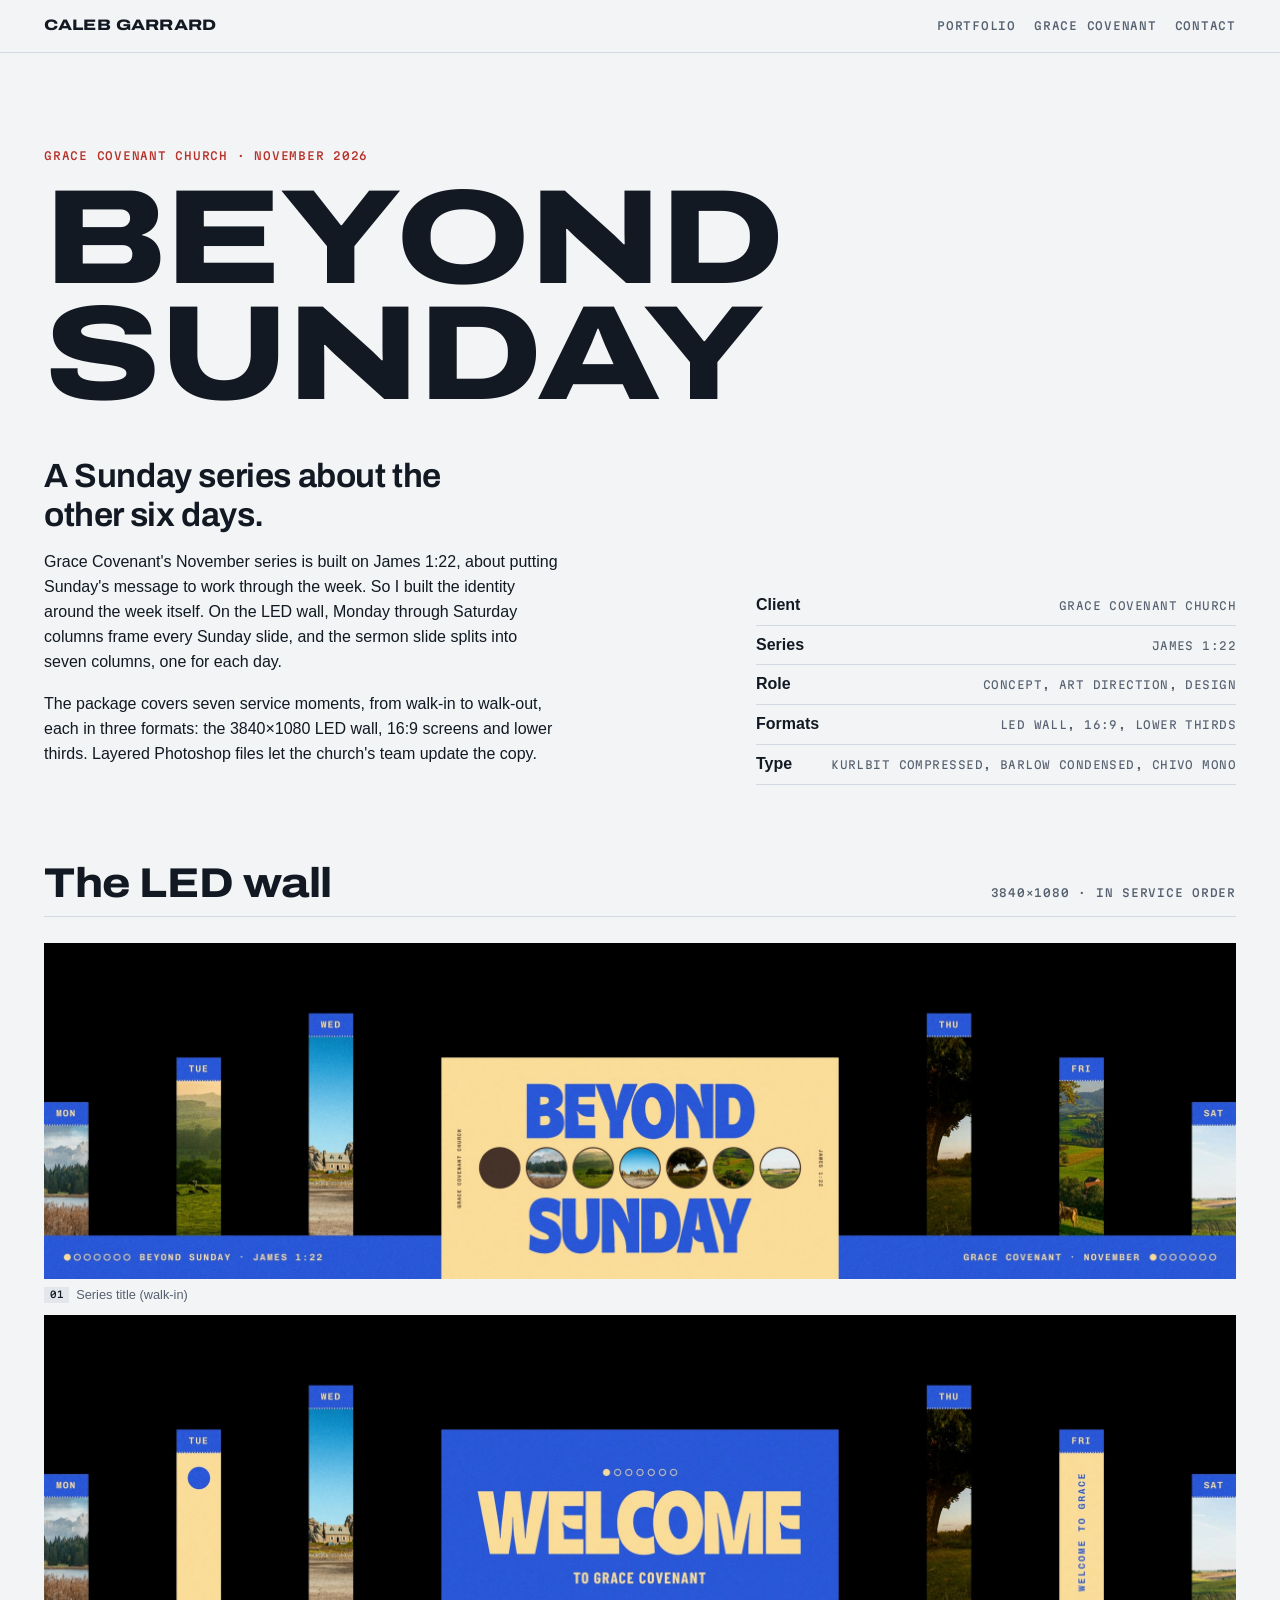
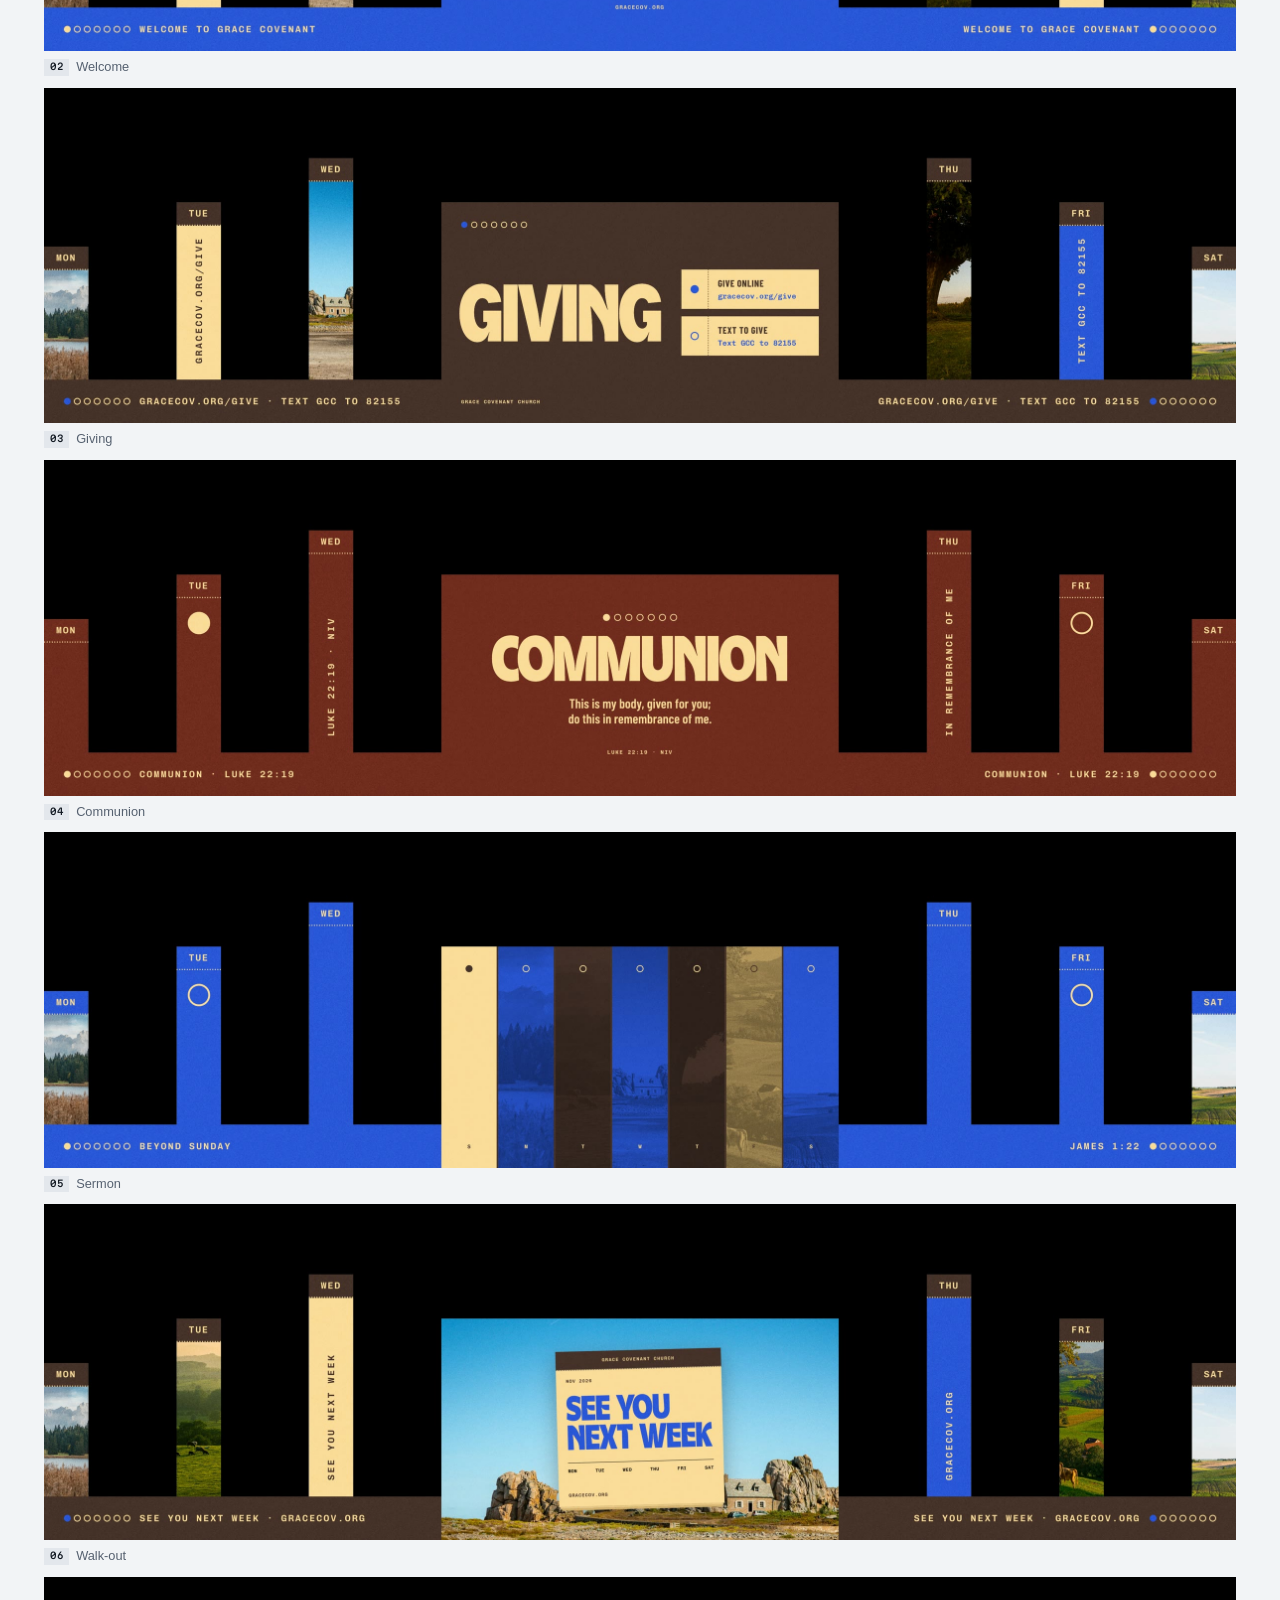
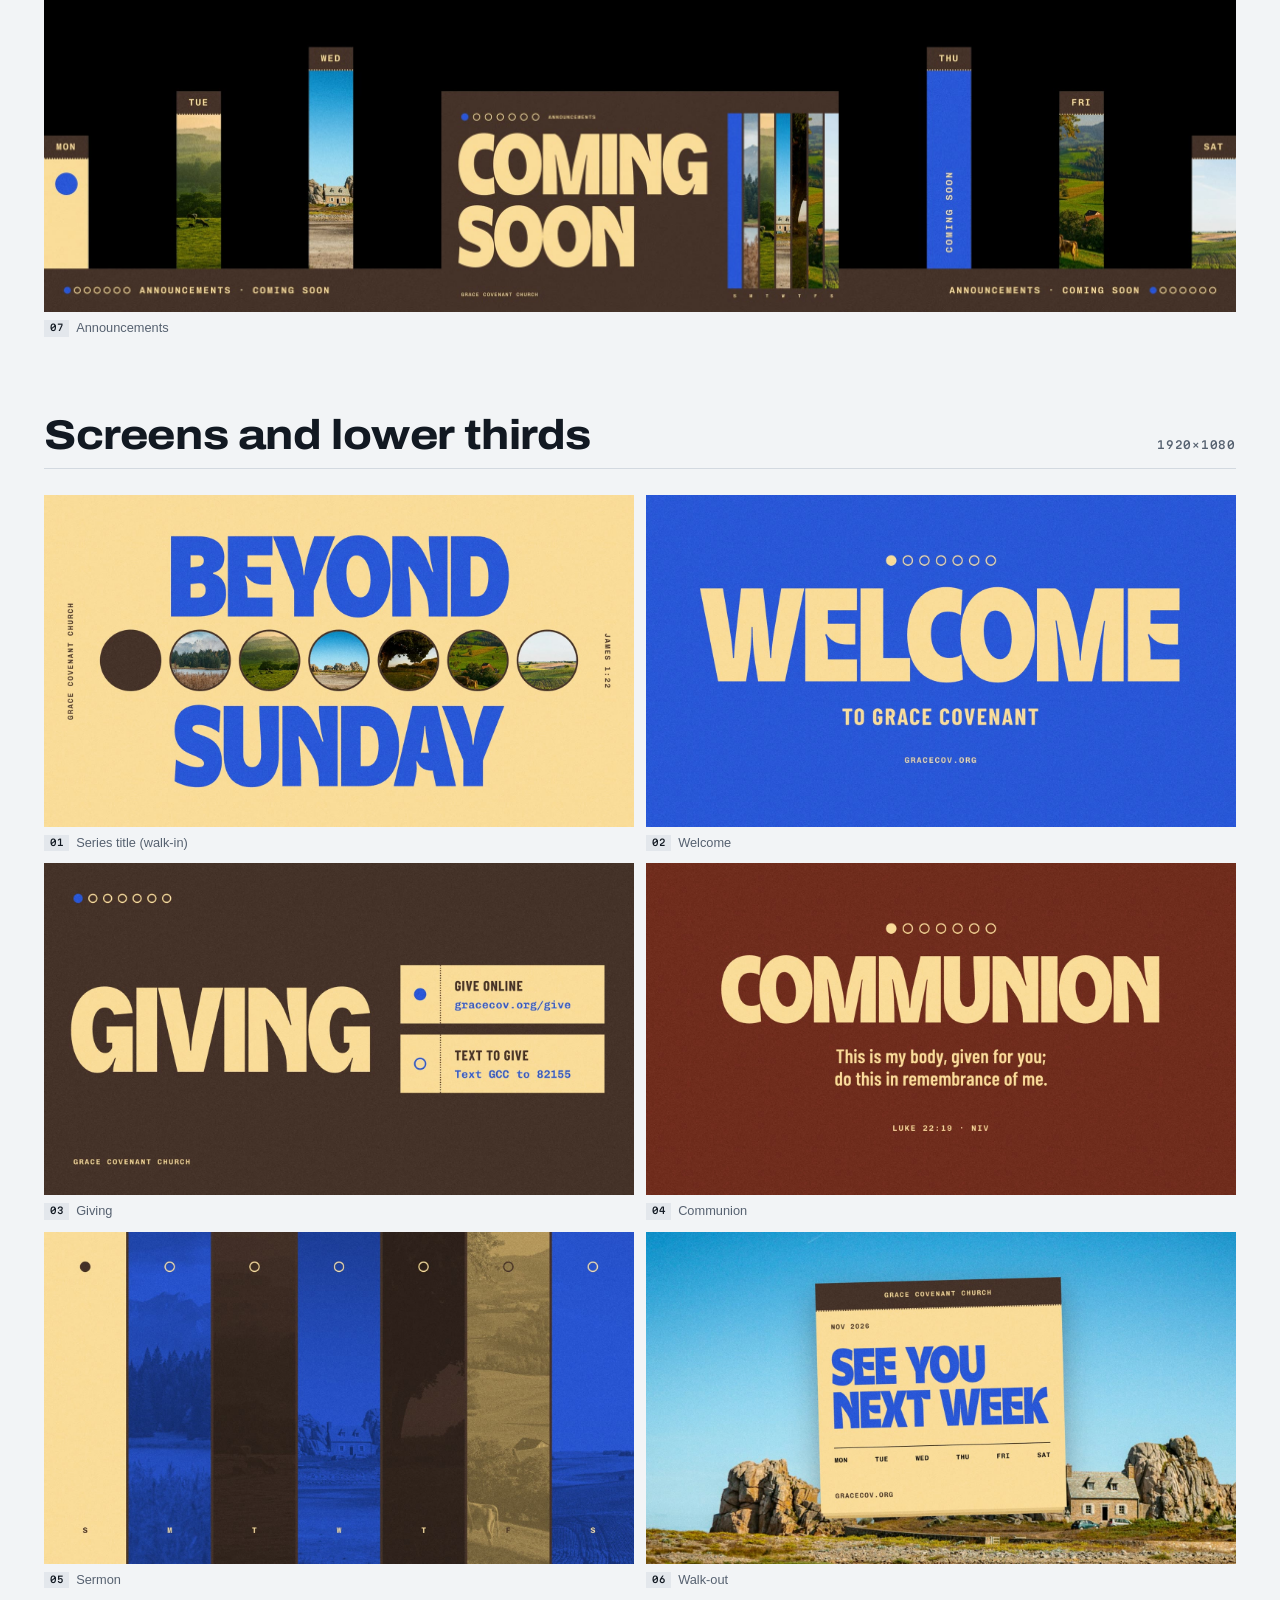
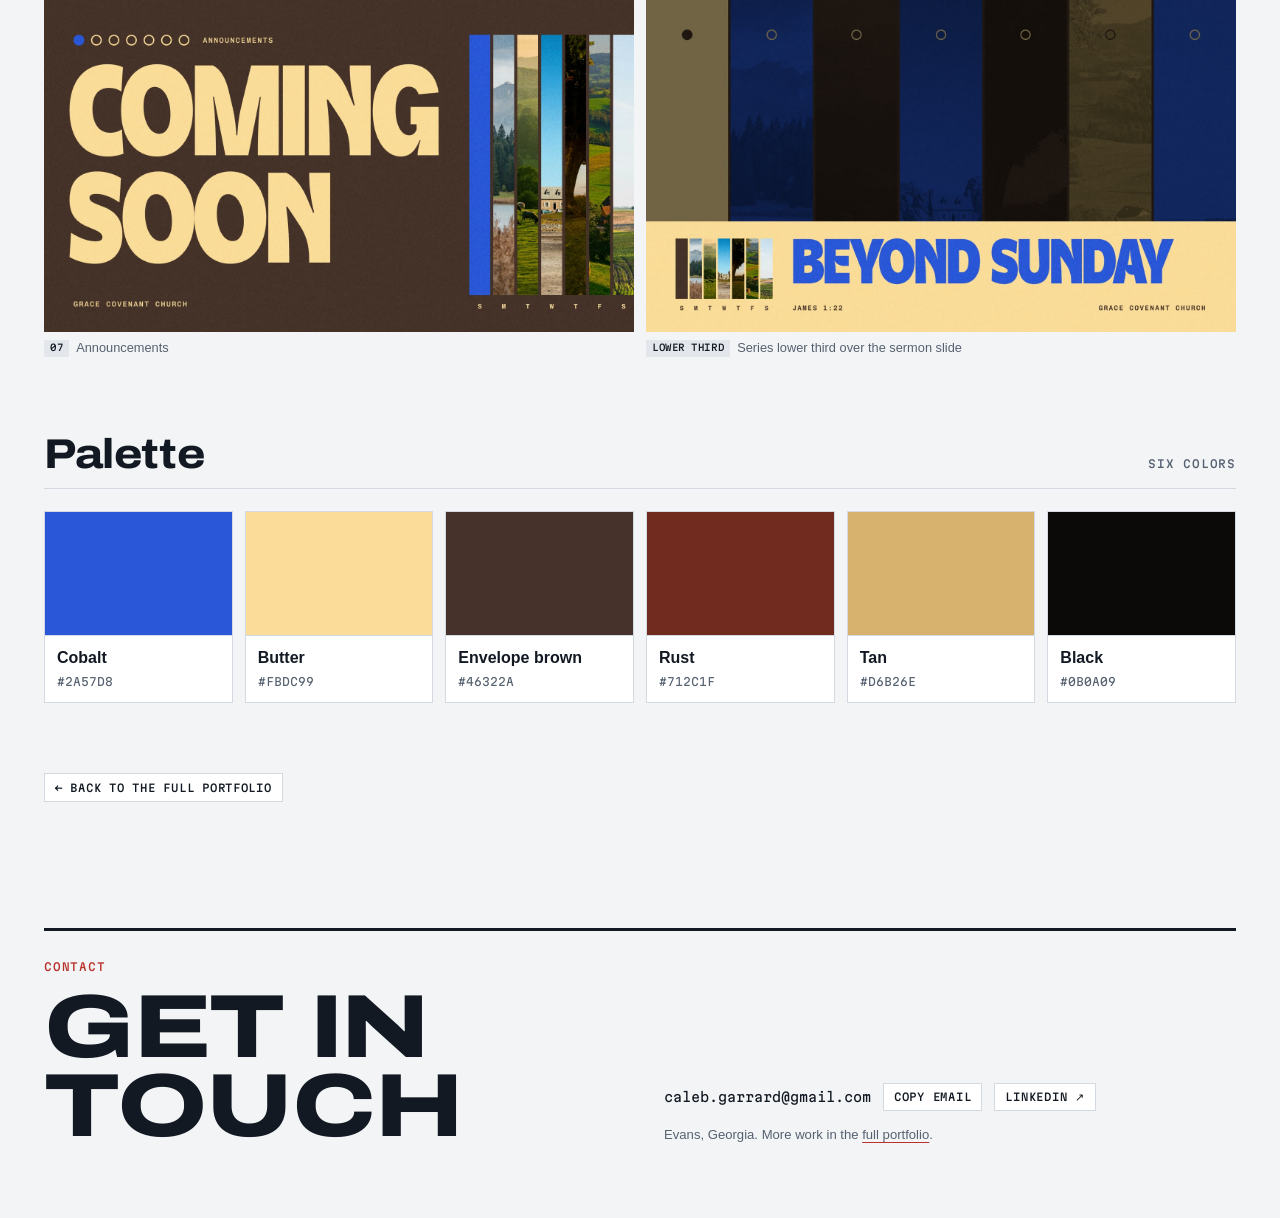
==== beyond-sunday/index.html @ 90152de6 "Add Beyond Sunday case study page" ====
<!doctype html>
<html lang="en">
<head>
<meta charset="utf-8">
<meta name="viewport" content="width=device-width, initial-scale=1, viewport-fit=cover">
<title>Beyond Sunday · Caleb Garrard</title>
<meta name="description" content="Beyond Sunday: series identity and Sunday screens for Grace Covenant Church, designed by Caleb Garrard.">
<meta property="og:title" content="Beyond Sunday · Grace Covenant Church">
<meta property="og:description" content="Series identity and Sunday screens built on James 1:22: LED wall, 16:9 slides and lower thirds.">
<meta property="og:type" content="article">
<meta property="og:url" content="https://calebgarrard-source.github.io/beyond-sunday/">
<meta property="og:image" content="https://calebgarrard-source.github.io/assets/gcc-beyond-og.jpg">
<meta property="og:image:width" content="1200">
<meta property="og:image:height" content="628">
<meta name="twitter:card" content="summary_large_image">
<link rel="preconnect" href="https://fonts.googleapis.com">
<link rel="preconnect" href="https://fonts.gstatic.com" crossorigin>
<link rel="stylesheet" href="https://fonts.googleapis.com/css2?family=Archivo:wdth,wght@62..125,100..900&family=Martian+Mono:wght@400;500&display=swap">
<style>:root{color-scheme:light;padding-top:env(safe-area-inset-top,0px);padding-bottom:env(safe-area-inset-bottom,0px)}body{margin:0;font:14px/1.4 -apple-system,BlinkMacSystemFont,"Segoe UI",sans-serif}img{max-width:100%}[hidden]{display:none!important}</style>
<link rel="stylesheet" href="../site.css">
<style>
  /* The series palette is the client's own colors, shown as content, so its fills are literal. */
  .swatches {
    list-style: none; margin: 22px 0 0; padding: 0;
    display: grid; grid-template-columns: repeat(auto-fit, minmax(150px, 1fr)); gap: var(--gap);
  }
  .swatches li { border: 1px solid var(--rule); background: var(--surface); min-width: 0; }
  .swatches span { display: block; aspect-ratio: 3 / 2; border-bottom: 1px solid var(--rule); }
  .swatches b { display: block; padding: 10px 12px 0; font-weight: 600; }
  .swatches code { display: block; padding: 2px 12px 12px; font-family: var(--mono); font-size: 0.7rem; color: var(--muted); }
  .back { margin: clamp(40px, 6vw, 72px) 0 0; }
</style>
</head>
<body>

<header class="bar">
  <div class="wrap">
    <a class="mark" href="../">Caleb Garrard</a>
    <nav class="label" aria-label="Sections">
      <a href="../">Portfolio</a>
      <a href="../#grace-covenant">Grace Covenant</a>
      <a href="#contact">Contact</a>
    </nav>
  </div>
</header>

<main id="top">
  <section class="hero wrap" aria-labelledby="name">
    <span class="label eyebrow">Grace Covenant Church · November 2026</span>
    <h1 id="name">Beyond Sunday</h1>
    <div class="hero-grid">
      <div class="hero-copy">
        <p class="lede">A Sunday series about the other six days.</p>
        <p>Grace Covenant's November series is built on James 1:22, about putting Sunday's message to work through the week. So I built the identity around the week itself. On the LED wall, Monday through Saturday columns frame every Sunday slide, and the sermon slide splits into seven columns, one for each day.</p>
        <p>The package covers seven service moments, from walk-in to walk-out, each in three formats: the 3840×1080 LED wall, 16:9 screens and lower thirds. Layered Photoshop files let the church's team update the copy.</p>
      </div>
      <ul class="roles spec">
        <li><b>Client</b><span>Grace Covenant Church</span></li>
        <li><b>Series</b><span>James 1:22</span></li>
        <li><b>Role</b><span>Concept, art direction, design</span></li>
        <li><b>Formats</b><span>LED wall, 16:9, lower thirds</span></li>
        <li><b>Type</b><span>Kurlbit Compressed, Barlow Condensed, Chivo Mono</span></li>
      </ul>
    </div>
  </section>

  <section class="wrap">
    <article class="org" aria-labelledby="led-h">
      <div class="org-head">
        <h3 id="led-h">The LED wall</h3>
        <span class="label">3840×1080 · In service order</span>
      </div>
      <div class="media"><figure class="m" style="--ar:3.5503;flex:355.0 1 calc(3.5503 * var(--row-h));max-width:calc(3.5503 * var(--row-max))"><button class="zoom" type="button" data-cap="Series title (walk-in)" aria-label="View larger: Series title (walk-in)"><img src="../assets/gcc-beyond-led-title.jpg" width="2400" height="676" alt="Series title (walk-in)" loading="lazy" decoding="async"></button><figcaption><span class="fmt">01</span>Series title (walk-in)</figcaption></figure><figure class="m" style="--ar:3.5503;flex:355.0 1 calc(3.5503 * var(--row-h));max-width:calc(3.5503 * var(--row-max))"><button class="zoom" type="button" data-cap="Welcome" aria-label="View larger: Welcome"><img src="../assets/gcc-beyond-led-02-transition.jpg" width="2400" height="676" alt="Welcome" loading="lazy" decoding="async"></button><figcaption><span class="fmt">02</span>Welcome</figcaption></figure><figure class="m" style="--ar:3.5503;flex:355.0 1 calc(3.5503 * var(--row-h));max-width:calc(3.5503 * var(--row-max))"><button class="zoom" type="button" data-cap="Giving" aria-label="View larger: Giving"><img src="../assets/gcc-beyond-led-03-giving.jpg" width="2400" height="676" alt="Giving" loading="lazy" decoding="async"></button><figcaption><span class="fmt">03</span>Giving</figcaption></figure><figure class="m" style="--ar:3.5503;flex:355.0 1 calc(3.5503 * var(--row-h));max-width:calc(3.5503 * var(--row-max))"><button class="zoom" type="button" data-cap="Communion" aria-label="View larger: Communion"><img src="../assets/gcc-beyond-led-04-communion.jpg" width="2400" height="676" alt="Communion" loading="lazy" decoding="async"></button><figcaption><span class="fmt">04</span>Communion</figcaption></figure><figure class="m" style="--ar:3.5503;flex:355.0 1 calc(3.5503 * var(--row-h));max-width:calc(3.5503 * var(--row-max))"><button class="zoom" type="button" data-cap="Sermon" aria-label="View larger: Sermon"><img src="../assets/gcc-beyond-led-05-series-blank.jpg" width="2400" height="676" alt="Sermon" loading="lazy" decoding="async"></button><figcaption><span class="fmt">05</span>Sermon</figcaption></figure><figure class="m" style="--ar:3.5503;flex:355.0 1 calc(3.5503 * var(--row-h));max-width:calc(3.5503 * var(--row-max))"><button class="zoom" type="button" data-cap="Walk-out" aria-label="View larger: Walk-out"><img src="../assets/gcc-beyond-led-06-walk-out.jpg" width="2400" height="676" alt="Walk-out" loading="lazy" decoding="async"></button><figcaption><span class="fmt">06</span>Walk-out</figcaption></figure><figure class="m" style="--ar:3.5503;flex:355.0 1 calc(3.5503 * var(--row-h));max-width:calc(3.5503 * var(--row-max))"><button class="zoom" type="button" data-cap="Announcements" aria-label="View larger: Announcements"><img src="../assets/gcc-beyond-led-07-announcements.jpg" width="2400" height="676" alt="Announcements" loading="lazy" decoding="async"></button><figcaption><span class="fmt">07</span>Announcements</figcaption></figure></div>
    </article>

    <article class="org" aria-labelledby="screens-h">
      <div class="org-head">
        <h3 id="screens-h">Screens and lower thirds</h3>
        <span class="label">1920×1080</span>
      </div>
      <div class="media"><figure class="m" style="--ar:1.7778;flex:177.8 1 calc(1.7778 * var(--row-h));max-width:calc(1.7778 * var(--row-max))"><button class="zoom" type="button" data-cap="Series title (walk-in)" aria-label="View larger: Series title (walk-in)"><img src="../assets/gcc-beyond-title.jpg" width="1600" height="900" alt="Series title (walk-in)" loading="lazy" decoding="async"></button><figcaption><span class="fmt">01</span>Series title (walk-in)</figcaption></figure><figure class="m" style="--ar:1.7778;flex:177.8 1 calc(1.7778 * var(--row-h));max-width:calc(1.7778 * var(--row-max))"><button class="zoom" type="button" data-cap="Welcome" aria-label="View larger: Welcome"><img src="../assets/gcc-beyond-02-transition.jpg" width="1600" height="900" alt="Welcome" loading="lazy" decoding="async"></button><figcaption><span class="fmt">02</span>Welcome</figcaption></figure><figure class="m" style="--ar:1.7778;flex:177.8 1 calc(1.7778 * var(--row-h));max-width:calc(1.7778 * var(--row-max))"><button class="zoom" type="button" data-cap="Giving" aria-label="View larger: Giving"><img src="../assets/gcc-beyond-03-giving.jpg" width="1600" height="900" alt="Giving" loading="lazy" decoding="async"></button><figcaption><span class="fmt">03</span>Giving</figcaption></figure><figure class="m" style="--ar:1.7778;flex:177.8 1 calc(1.7778 * var(--row-h));max-width:calc(1.7778 * var(--row-max))"><button class="zoom" type="button" data-cap="Communion" aria-label="View larger: Communion"><img src="../assets/gcc-beyond-communion.jpg" width="1600" height="900" alt="Communion" loading="lazy" decoding="async"></button><figcaption><span class="fmt">04</span>Communion</figcaption></figure><figure class="m" style="--ar:1.7778;flex:177.8 1 calc(1.7778 * var(--row-h));max-width:calc(1.7778 * var(--row-max))"><button class="zoom" type="button" data-cap="Sermon" aria-label="View larger: Sermon"><img src="../assets/gcc-beyond-05-series-blank.jpg" width="1600" height="900" alt="Sermon" loading="lazy" decoding="async"></button><figcaption><span class="fmt">05</span>Sermon</figcaption></figure><figure class="m" style="--ar:1.7778;flex:177.8 1 calc(1.7778 * var(--row-h));max-width:calc(1.7778 * var(--row-max))"><button class="zoom" type="button" data-cap="Walk-out" aria-label="View larger: Walk-out"><img src="../assets/gcc-beyond-walkout.jpg" width="1600" height="900" alt="Walk-out" loading="lazy" decoding="async"></button><figcaption><span class="fmt">06</span>Walk-out</figcaption></figure><figure class="m" style="--ar:1.7778;flex:177.8 1 calc(1.7778 * var(--row-h));max-width:calc(1.7778 * var(--row-max))"><button class="zoom" type="button" data-cap="Announcements" aria-label="View larger: Announcements"><img src="../assets/gcc-beyond-07-announcements.jpg" width="1600" height="900" alt="Announcements" loading="lazy" decoding="async"></button><figcaption><span class="fmt">07</span>Announcements</figcaption></figure><figure class="m" style="--ar:1.7778;flex:177.8 1 calc(1.7778 * var(--row-h));max-width:calc(1.7778 * var(--row-max))"><button class="zoom" type="button" data-cap="Series lower third over the sermon slide" aria-label="View larger: Series lower third over the sermon slide"><img src="../assets/gcc-beyond-lower-third.jpg" width="1600" height="900" alt="Series lower third over the sermon slide" loading="lazy" decoding="async"></button><figcaption><span class="fmt">Lower third</span>Series lower third over the sermon slide</figcaption></figure></div>
    </article>

    <article class="org" aria-labelledby="palette-h">
      <div class="org-head">
        <h3 id="palette-h">Palette</h3>
        <span class="label">Six colors</span>
      </div>
      <ul class="swatches">
        <li><span style="background:#2A57D8"></span><b>Cobalt</b><code>#2A57D8</code></li>
        <li><span style="background:#FBDC99"></span><b>Butter</b><code>#FBDC99</code></li>
        <li><span style="background:#46322A"></span><b>Envelope brown</b><code>#46322A</code></li>
        <li><span style="background:#712C1F"></span><b>Rust</b><code>#712C1F</code></li>
        <li><span style="background:#D6B26E"></span><b>Tan</b><code>#D6B26E</code></li>
        <li><span style="background:#0B0A09"></span><b>Black</b><code>#0B0A09</code></li>
      </ul>
    </article>

    <p class="back"><a class="btn" href="../#grace-covenant">← Back to the full portfolio</a></p>
  </section>
</main>

<footer class="foot wrap" id="contact">
  <div class="foot-grid">
    <div>
      <span class="label eyebrow">Contact</span>
      <h2>Get in touch</h2>
    </div>
    <div>
      <div class="contact-row">
        <span class="email" id="foot-email">caleb.garrard@gmail.com</span>
        <button class="btn" type="button" id="copy-foot" data-copy="caleb.garrard@gmail.com" data-target="foot-email">Copy email</button>
        <a class="btn" href="https://www.linkedin.com/in/caleb-garrard-7bb913140" target="_blank" rel="noopener">LinkedIn ↗</a>
      </div>
      <p class="small">Evans, Georgia. More work in the <a href="../">full portfolio</a>.</p>
    </div>
  </div>
</footer>

<dialog id="viewer" aria-labelledby="viewer-cap">
  <div class="viewer-bar">
    <p class="viewer-cap" id="viewer-cap"></p>
    <span class="viewer-count" id="viewer-count"></span>
    <button type="button" class="vbtn" id="viewer-close">Close</button>
  </div>
  <div class="viewer-stage"><img id="viewer-img" alt=""></div>
  <div class="viewer-nav">
    <button type="button" class="vbtn" id="viewer-prev">← Previous</button>
    <button type="button" class="vbtn" id="viewer-next">Next →</button>
  </div>
</dialog>

<script>
  // Copy buttons: clipboard when allowed, otherwise select the address so it can be copied by hand.
  document.querySelectorAll("[data-copy]").forEach((btn) => {
    btn.addEventListener("click", () => {
      const done = (label) => {
        btn.textContent = label;
        setTimeout(() => { btn.textContent = "Copy email"; }, 2000);
      };
      const selectIt = () => {
        const el = document.getElementById(btn.dataset.target);
        const range = document.createRange();
        range.selectNodeContents(el);
        const sel = window.getSelection();
        sel.removeAllRanges();
        sel.addRange(range);
        done("Selected");
      };
      try {
        navigator.clipboard.writeText(btn.dataset.copy).then(() => done("Copied"), selectIt);
      } catch (e) {
        selectIt();
      }
    });
  });

  // Image viewer: opens the full-size image, steps through the pieces in the same gallery.
  (() => {
    const dlg = document.getElementById("viewer");
    if (!dlg || typeof dlg.showModal !== "function") return;
    const img = document.getElementById("viewer-img");
    const cap = document.getElementById("viewer-cap");
    const count = document.getElementById("viewer-count");
    const prev = document.getElementById("viewer-prev");
    const next = document.getElementById("viewer-next");
    let group = [];
    let i = 0;
    const show = () => {
      const thumb = group[i].querySelector("img");
      img.src = thumb.currentSrc || thumb.src;
      img.alt = thumb.alt;
      cap.textContent = group[i].dataset.cap;
      count.textContent = group.length > 1 ? `${i + 1} / ${group.length}` : "";
      prev.hidden = next.hidden = group.length < 2;
    };
    const step = (d) => { i = (i + d + group.length) % group.length; show(); };
    document.addEventListener("click", (e) => {
      const b = e.target.closest(".zoom");
      if (!b) return;
      group = [...b.closest(".media").querySelectorAll(".zoom")];
      i = group.indexOf(b);
      show();
      dlg.showModal();
    });
    prev.addEventListener("click", () => step(-1));
    next.addEventListener("click", () => step(1));
    document.getElementById("viewer-close").addEventListener("click", () => dlg.close());
    dlg.addEventListener("keydown", (e) => {
      if (e.key === "ArrowLeft") step(-1);
      if (e.key === "ArrowRight") step(1);
    });
    dlg.addEventListener("click", (e) => { if (e.target === dlg) dlg.close(); });
    dlg.addEventListener("close", () => img.removeAttribute("src"));
  })();
</script>
</body>
</html>
---- site.css ----
/* Layout: a spec book. Sticky index bar; a hero with the thesis and a strip of work at its real formats;
     three bands (Match days, Sundays, Build days); every project pairs a spec header with justified
     media rows that keep each piece at its true aspect ratio and label its format. */
  :root {
    --paper: #f2f4f6;
    --surface: #ffffff;
    --ink: #121922;
    --muted: #566170;
    --rule: #d3d9e0;
    --accent: #b8322a;
    --chip: #e3e7ec;
    --scrim: rgba(9, 12, 16, 0.96);
    --scrim-ink: #f1f4f7;
    --scrim-line: rgba(241, 244, 247, 0.35);
    --display: "Archivo", "Helvetica Neue", Helvetica, Arial, sans-serif;
    --body: "Helvetica Neue", Helvetica, Arial, sans-serif;
    --mono: "Martian Mono", ui-monospace, "SF Mono", Menlo, Consolas, monospace;
    --row-h: 300px;
    --row-max: 400px;
    --gap: 12px;
    --gutter-x: clamp(16px, 4vw, 44px);
  }
  @media (prefers-color-scheme: dark) {
    :root:not([data-theme="light"]) {
      --paper: #0e1319; --surface: #151c24; --ink: #e8ecf1; --muted: #9ba7b5;
      --rule: #28323d; --accent: #ff6b57; --chip: #1e2731; color-scheme: dark;
    }
  }
  :root[data-theme="dark"] {
    --paper: #0e1319; --surface: #151c24; --ink: #e8ecf1; --muted: #9ba7b5;
    --rule: #28323d; --accent: #ff6b57; --chip: #1e2731; color-scheme: dark;
  }

  *, *::before, *::after { box-sizing: border-box; }
  html { scroll-behavior: smooth; -webkit-text-size-adjust: 100%; }
  @media (prefers-reduced-motion: reduce) { html { scroll-behavior: auto; } }
  body {
    background: var(--paper); color: var(--ink);
    font-family: var(--body); font-size: 16px; line-height: 1.55;
    -webkit-font-smoothing: antialiased;
  }
  body::before {
    content: ""; position: fixed; inset: 0 0 auto; height: env(safe-area-inset-top, 0px);
    z-index: 10; background: var(--paper);
  }
  .wrap {
    max-width: 1280px; margin-inline: auto;
    padding-left: max(var(--gutter-x), env(safe-area-inset-left, 0px));
    padding-right: max(var(--gutter-x), env(safe-area-inset-right, 0px));
  }
  [id] { scroll-margin-top: 76px; }
  a { color: inherit; text-decoration-color: var(--accent); text-decoration-thickness: 1px; text-underline-offset: 3px; }
  a:hover { color: var(--accent); }
  :focus-visible { outline: 2px solid var(--accent); outline-offset: 3px; }
  h1, h2, h3, h4 { text-wrap: balance; }
  p { text-wrap: pretty; }

  .label {
    font-family: var(--mono); font-size: 0.68rem; font-weight: 500;
    letter-spacing: 0.07em; text-transform: uppercase;
  }

  /* Index bar */
  .bar { position: sticky; top: env(safe-area-inset-top, 0px); z-index: 5; background: var(--paper); border-bottom: 1px solid var(--rule); }
  .bar .wrap { display: flex; align-items: center; justify-content: space-between; gap: 6px 20px; min-height: 52px; padding-block: 8px; }
  .mark {
    font-family: var(--display); font-stretch: 125%; font-weight: 800; font-size: 0.95rem;
    letter-spacing: 0.01em; text-transform: uppercase; text-decoration: none; white-space: nowrap;
  }
  .bar nav { display: flex; flex-wrap: wrap; justify-content: flex-end; gap: 2px 18px; }
  .bar nav a { color: var(--muted); text-decoration: none; padding-block: 4px; }
  .bar nav a:hover { color: var(--accent); }

  /* Hero */
  .hero { padding-block: clamp(36px, 7vw, 92px) 0; }
  .eyebrow { color: var(--accent); }
  h1 {
    font-family: var(--display); font-stretch: 125%; font-weight: 800;
    font-size: clamp(2.6rem, 10.5vw, 9rem); line-height: 0.86; letter-spacing: -0.015em;
    text-transform: uppercase; margin: 14px 0 0;
  }
  .hero-grid {
    display: grid; grid-template-columns: minmax(0, 1.35fr) minmax(0, 1fr);
    gap: 28px clamp(28px, 5vw, 80px); align-items: end; margin-top: clamp(22px, 3.5vw, 44px);
  }
  .lede {
    font-family: var(--display); font-weight: 650; font-size: clamp(1.4rem, 2.7vw, 2.1rem);
    line-height: 1.16; letter-spacing: -0.012em; max-width: 24ch; margin: 0 0 16px;
  }
  .hero-copy > p:not(.lede) { margin: 0 0 18px; max-width: 58ch; }
  .contact-row { display: flex; flex-wrap: wrap; align-items: center; gap: 10px 12px; }
  .email { font-family: var(--mono); font-size: 0.82rem; -webkit-user-select: all; user-select: all; overflow-wrap: anywhere; }
  .btn {
    font-family: var(--mono); font-size: 0.66rem; font-weight: 500; letter-spacing: 0.07em; text-transform: uppercase;
    color: var(--ink); background: var(--surface); border: 1px solid var(--rule); padding: 7px 10px;
    cursor: pointer; text-decoration: none; line-height: 1.2;
  }
  .btn:hover { border-color: var(--accent); color: var(--accent); }
  .proof { margin: 0; display: grid; grid-template-columns: minmax(0, 1fr); }
  .proof div {
    border-top: 1px solid var(--rule); padding: 12px 0; min-width: 0;
    display: grid; grid-template-columns: 8.2rem minmax(0, 1fr); gap: 14px; align-items: baseline;
  }
  .proof dt {
    font-family: var(--display); font-stretch: 125%; font-weight: 800; font-size: clamp(1.6rem, 2.6vw, 2.2rem);
    line-height: 1; font-variant-numeric: tabular-nums;
  }
  .proof dd { margin: 0; font-size: 0.86rem; line-height: 1.35; color: var(--muted); }

  /* Media rows: flex-grow and basis are proportional to each piece's aspect ratio (set inline),
     so every piece in a row lands at the same height; max-width caps very tall rows. */
  .media { display: flex; flex-wrap: wrap; gap: var(--gap); align-items: flex-start; }
  .m { margin: 0; min-width: 0; }
  .m img, .m video { display: block; width: 100%; height: auto; background: var(--chip); }
  .m video { aspect-ratio: var(--ar); object-fit: cover; }
  .m figcaption, .strip .cap { display: block; margin-top: 7px; font-size: 0.8rem; line-height: 1.35; color: var(--muted); }
  .fmt {
    display: inline-block; font-family: var(--mono); font-size: 0.58rem; font-weight: 500;
    letter-spacing: 0.06em; text-transform: uppercase; color: var(--ink); background: var(--chip);
    padding: 2px 6px; margin-right: 7px; vertical-align: 1px; white-space: nowrap;
  }
  .zoom { display: block; width: 100%; padding: 0; border: 0; background: none; cursor: zoom-in; }
  .zoom img { transition: opacity 0.2s; }
  .zoom:hover img { opacity: 0.9; }
  .strip { margin-top: clamp(32px, 5vw, 60px); --row-h: 270px; --row-max: 400px; }
  .strip a { text-decoration: none; color: inherit; }
  .strip img { display: block; width: 100%; height: auto; background: var(--chip); }
  .strip a:hover .cap { color: var(--accent); }
  /* Per-gallery sizing: two-piece galleries may grow taller; wide-only galleries sit lower. */
  .media.big { --row-max: 520px; }
  .media.huge { --row-max: 640px; }
  .media.tight { --row-h: 250px; }

  /* Bands */
  .world { margin-top: clamp(64px, 9vw, 120px); }
  .world-head {
    border-top: 3px solid var(--ink); padding-top: clamp(18px, 2.5vw, 28px);
    display: grid; grid-template-columns: minmax(0, 1.4fr) minmax(0, 1fr); gap: 16px 48px; align-items: end;
  }
  .world-head .label { display: block; color: var(--accent); margin-bottom: 12px; }
  .world-head h2, .foot h2 {
    font-family: var(--display); font-stretch: 125%; font-weight: 800; font-size: clamp(2.5rem, 7vw, 6rem);
    line-height: 0.88; letter-spacing: -0.015em; text-transform: uppercase; margin: 0;
  }
  .world-head p { margin: 0; max-width: 46ch; color: var(--muted); font-size: 1.02rem; }

  /* Organizations */
  .org { margin-top: clamp(44px, 6vw, 84px); }
  .org-head {
    display: flex; flex-wrap: wrap; align-items: baseline; justify-content: space-between;
    gap: 6px 24px; padding-bottom: 12px; border-bottom: 1px solid var(--rule);
  }
  .org-head h3 {
    font-family: var(--display); font-stretch: 112%; font-weight: 760; font-size: clamp(1.6rem, 3.4vw, 2.6rem);
    line-height: 1.02; letter-spacing: -0.01em; margin: 0;
  }
  .org-head .label { color: var(--muted); }
  .org-intro { display: grid; grid-template-columns: minmax(0, 1fr) minmax(0, 1.4fr); gap: 20px 48px; margin-top: 18px; }
  .org-intro p { margin: 0 0 10px; max-width: 64ch; }
  .org > .media { margin-top: 26px; }
  .roles { list-style: none; margin: 0; padding: 0; display: grid; gap: 7px; align-content: start; }
  .roles li {
    display: flex; flex-wrap: wrap; justify-content: space-between; align-items: baseline;
    gap: 2px 16px; border-bottom: 1px solid var(--rule); padding-bottom: 7px;
  }
  .roles b { font-weight: 600; }
  .roles span { font-family: var(--mono); font-size: 0.68rem; letter-spacing: 0.04em; color: var(--muted); font-variant-numeric: tabular-nums; }
  .roles.spec span { text-transform: uppercase; }
  .links { display: flex; flex-wrap: wrap; gap: 6px 18px; margin-top: 6px; }
  .links a { color: var(--accent); text-decoration: none; }
  .links a:hover { text-decoration: underline; }
  .stats { display: grid; grid-template-columns: repeat(auto-fit, minmax(170px, 1fr)); gap: 16px 24px; margin: 26px 0 0; }
  .stats div { border-top: 2px solid var(--ink); padding-top: 10px; min-width: 0; }
  .stats dt, .event dt {
    font-family: var(--display); font-stretch: 125%; font-weight: 800; line-height: 1; font-variant-numeric: tabular-nums;
  }
  .stats dt { font-size: clamp(1.5rem, 2.6vw, 2.1rem); }
  .stats dd, .event dd { margin: 6px 0 0; font-size: 0.84rem; color: var(--muted); line-height: 1.35; }
  .source { font-size: 0.76rem; color: var(--muted); margin: 12px 0 0; }

  /* Projects */
  .project { margin-top: clamp(32px, 4.5vw, 56px); }
  .project-head { display: grid; grid-template-columns: minmax(0, 1fr) minmax(0, 1.9fr); gap: 10px 48px; margin-bottom: 16px; }
  .project-head h4 {
    font-family: var(--display); font-weight: 720; font-size: clamp(1.15rem, 1.8vw, 1.4rem);
    line-height: 1.15; letter-spacing: -0.005em; margin: 0;
  }
  .when { display: block; margin-top: 8px; color: var(--muted); }
  .project-head p { margin: 0 0 8px; max-width: 66ch; }
  .credit { font-size: 0.78rem; color: var(--muted); }

  /* League events */
  .events { display: grid; grid-template-columns: repeat(auto-fit, minmax(260px, 1fr)); gap: var(--gap); margin-top: 24px; }
  .event { background: var(--surface); border: 1px solid var(--rule); padding: 20px; display: flex; flex-direction: column; gap: 14px; min-width: 0; }
  .event .when { margin-top: 0; }
  .event h4 { font-family: var(--display); font-weight: 720; font-size: 1.15rem; line-height: 1.2; margin: 0; }
  .event dl { margin: 0; display: grid; gap: 14px; }
  .event dt { font-size: 1.9rem; }
  .event dt.lead { color: var(--accent); }
  .event .source { margin-top: auto; padding-top: 4px; }

  /* Smaller notes */
  .also { display: grid; grid-template-columns: repeat(auto-fit, minmax(280px, 1fr)); gap: 24px 48px; margin-top: clamp(44px, 6vw, 76px); }
  .also section { border-top: 1px solid var(--rule); padding-top: 14px; min-width: 0; }
  .also h3 { font-family: var(--display); font-stretch: 112%; font-weight: 740; font-size: 1.3rem; line-height: 1.1; margin: 0; }
  .also .label { display: block; margin-top: 8px; color: var(--muted); }
  .also p { margin: 10px 0 0; max-width: 62ch; }

  /* Footer */
  .foot { margin-top: clamp(72px, 10vw, 136px); padding-block: 0 clamp(40px, 6vw, 72px); }
  .foot-grid {
    border-top: 3px solid var(--ink); padding-top: clamp(18px, 2.5vw, 28px);
    display: grid; grid-template-columns: minmax(0, 1fr) minmax(0, 1fr); gap: 20px 48px; align-items: end;
  }
  .foot .eyebrow { display: block; margin-bottom: 12px; }
  .foot .small { font-size: 0.82rem; color: var(--muted); margin: 14px 0 0; }
  .credits { margin-top: 36px !important; }

  /* Image viewer */
  #viewer {
    position: fixed; inset: 0; width: 100%; height: 100%; max-width: none; max-height: none; margin: 0; border: 0;
    padding: max(12px, env(safe-area-inset-top, 0px)) max(16px, env(safe-area-inset-right, 0px))
             max(12px, env(safe-area-inset-bottom, 0px)) max(16px, env(safe-area-inset-left, 0px));
    background: var(--scrim); color: var(--scrim-ink);
  }
  #viewer[open] { display: flex; flex-direction: column; gap: 10px; }
  #viewer::backdrop { background: transparent; }
  .viewer-bar { display: flex; align-items: center; gap: 12px; }
  .viewer-cap { margin: 0; font-size: 0.9rem; min-width: 0; flex: 1; }
  .viewer-count { font-family: var(--mono); font-size: 0.68rem; opacity: 0.75; }
  .viewer-stage { flex: 1; min-height: 0; display: flex; align-items: center; justify-content: center; }
  #viewer-img { display: block; max-width: 100%; max-height: 100%; width: auto; height: auto; object-fit: contain; }
  .viewer-nav { display: flex; justify-content: space-between; gap: 12px; }
  .vbtn {
    font-family: var(--mono); font-size: 0.66rem; font-weight: 500; letter-spacing: 0.07em; text-transform: uppercase;
    color: var(--scrim-ink); background: transparent; border: 1px solid var(--scrim-line); padding: 9px 12px; cursor: pointer;
  }
  .vbtn:hover { border-color: var(--scrim-ink); }
  .vbtn:focus-visible { outline-color: var(--scrim-ink); }

  @media (max-width: 880px) {
    .hero-grid { grid-template-columns: minmax(0, 1fr); }
    .proof { grid-template-columns: repeat(3, minmax(0, 1fr)); gap: 14px; }
    .proof div { display: block; padding-bottom: 0; }
    .proof dt { font-size: clamp(1.2rem, 5.4vw, 1.9rem); }
    .proof dd { margin-top: 8px; font-size: 0.78rem; }
  }
  @media (max-width: 800px) {
    :root { --row-h: 160px; --row-max: 440px; }
    .strip { --row-h: 140px; --row-max: 300px; }
    .media.tight { --row-h: 160px; }
    .world-head, .org-intro, .project-head, .foot-grid { grid-template-columns: minmax(0, 1fr); }
  }
  @media (max-width: 600px) {
    .mark { display: none; }
    .bar nav { justify-content: flex-start; gap: 2px 14px; }
    :root { --gap: 8px; }
  }
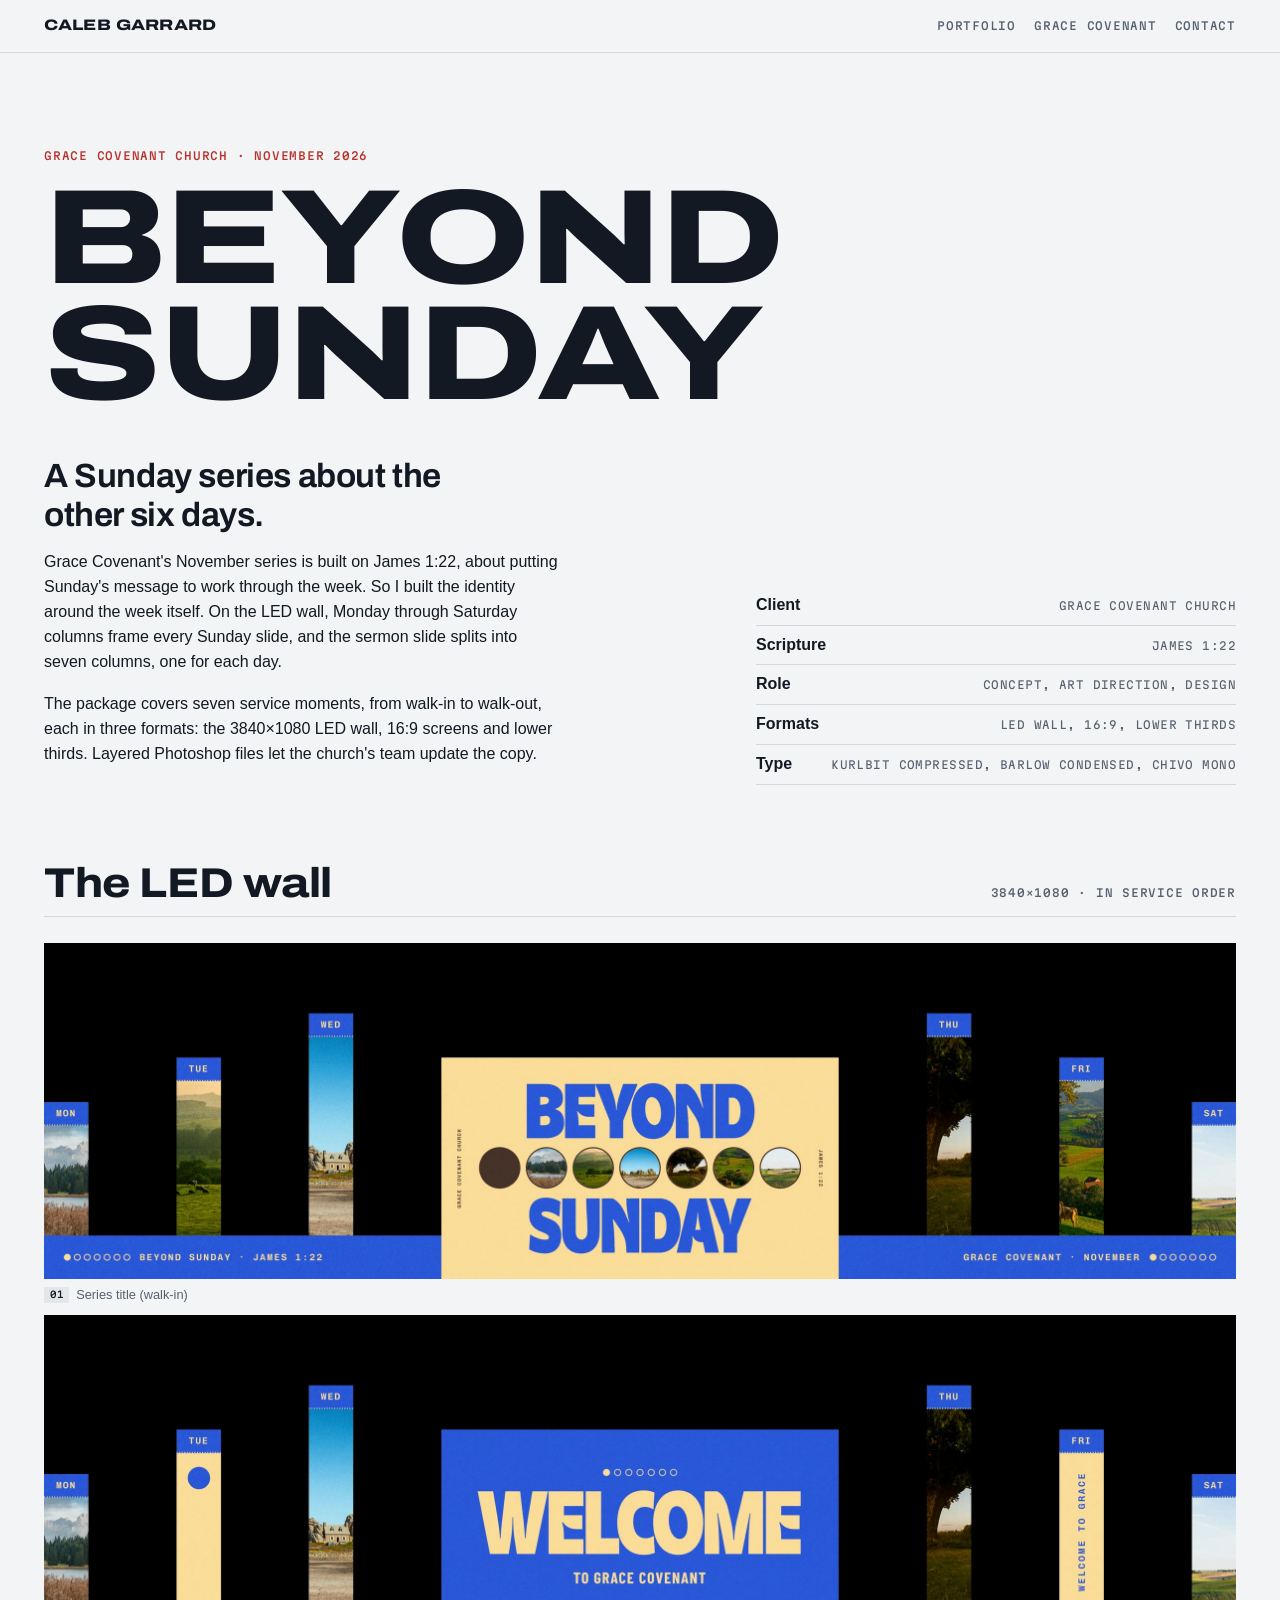
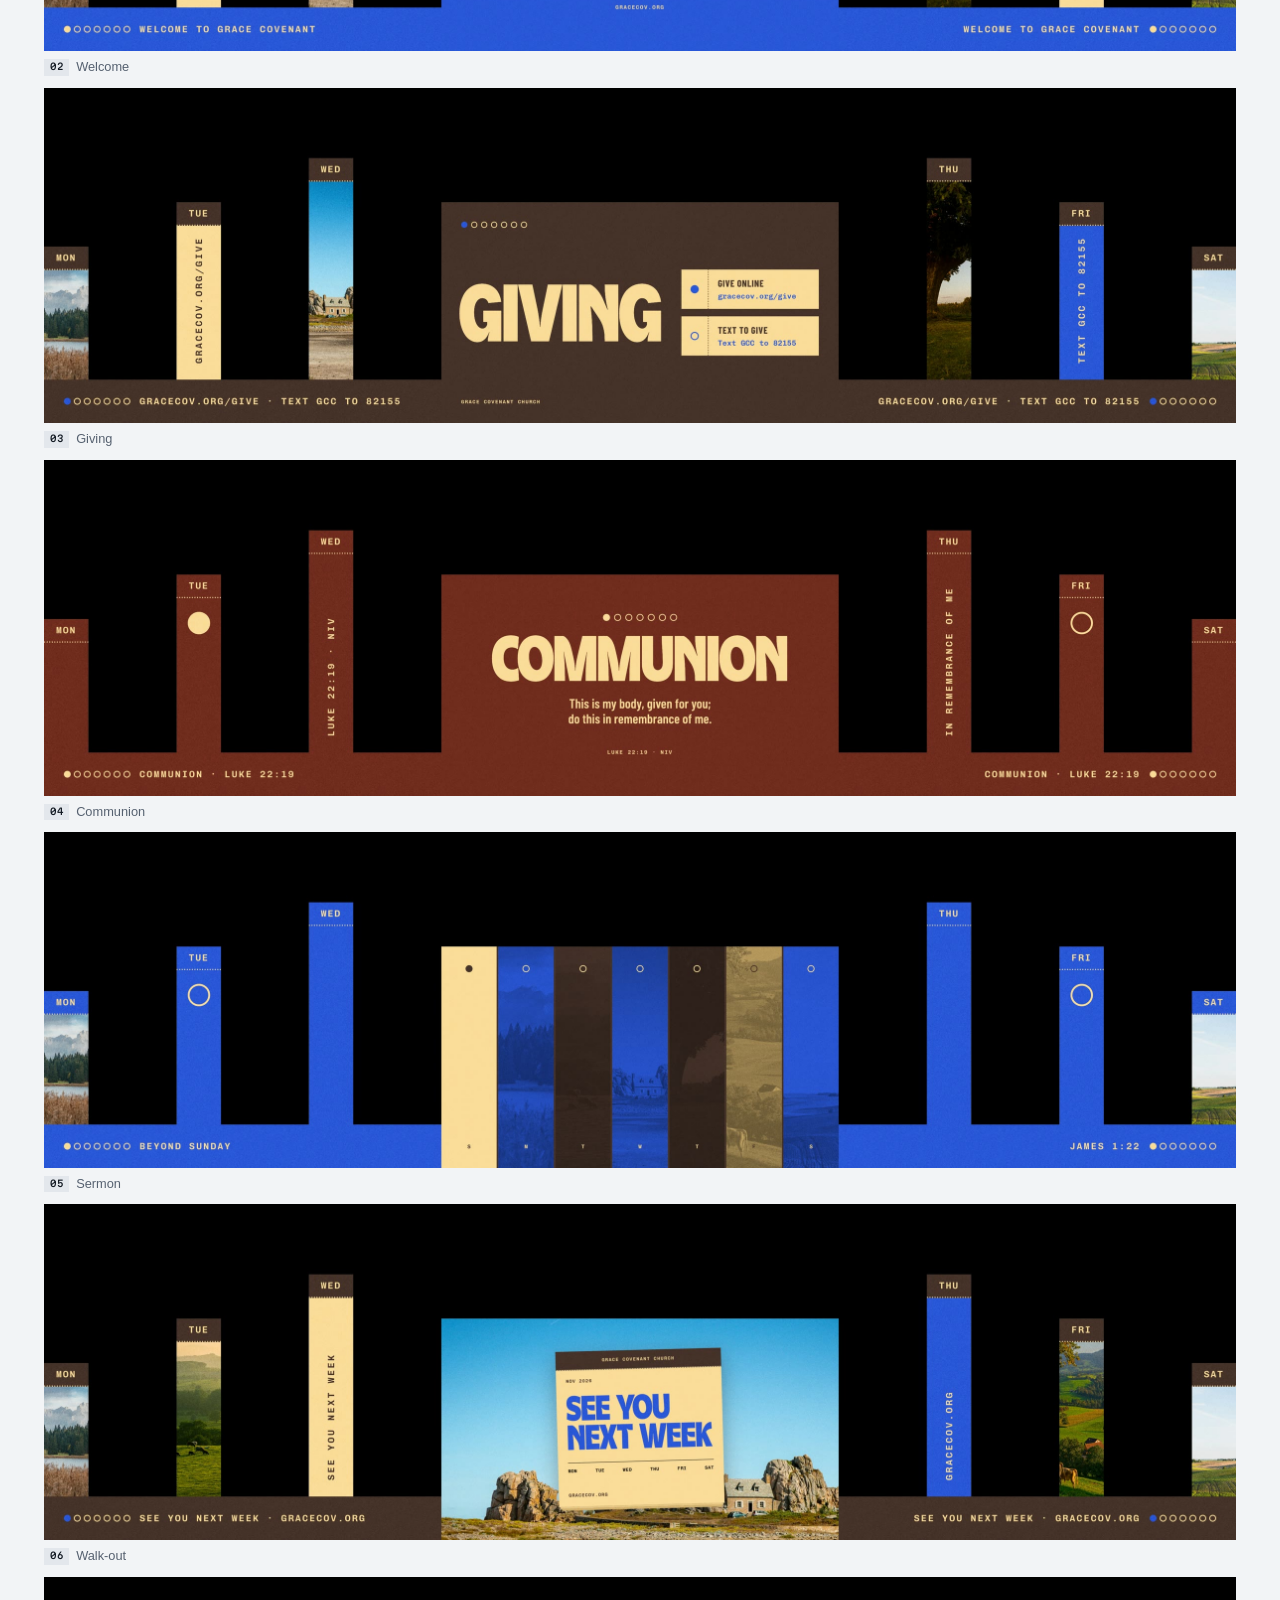
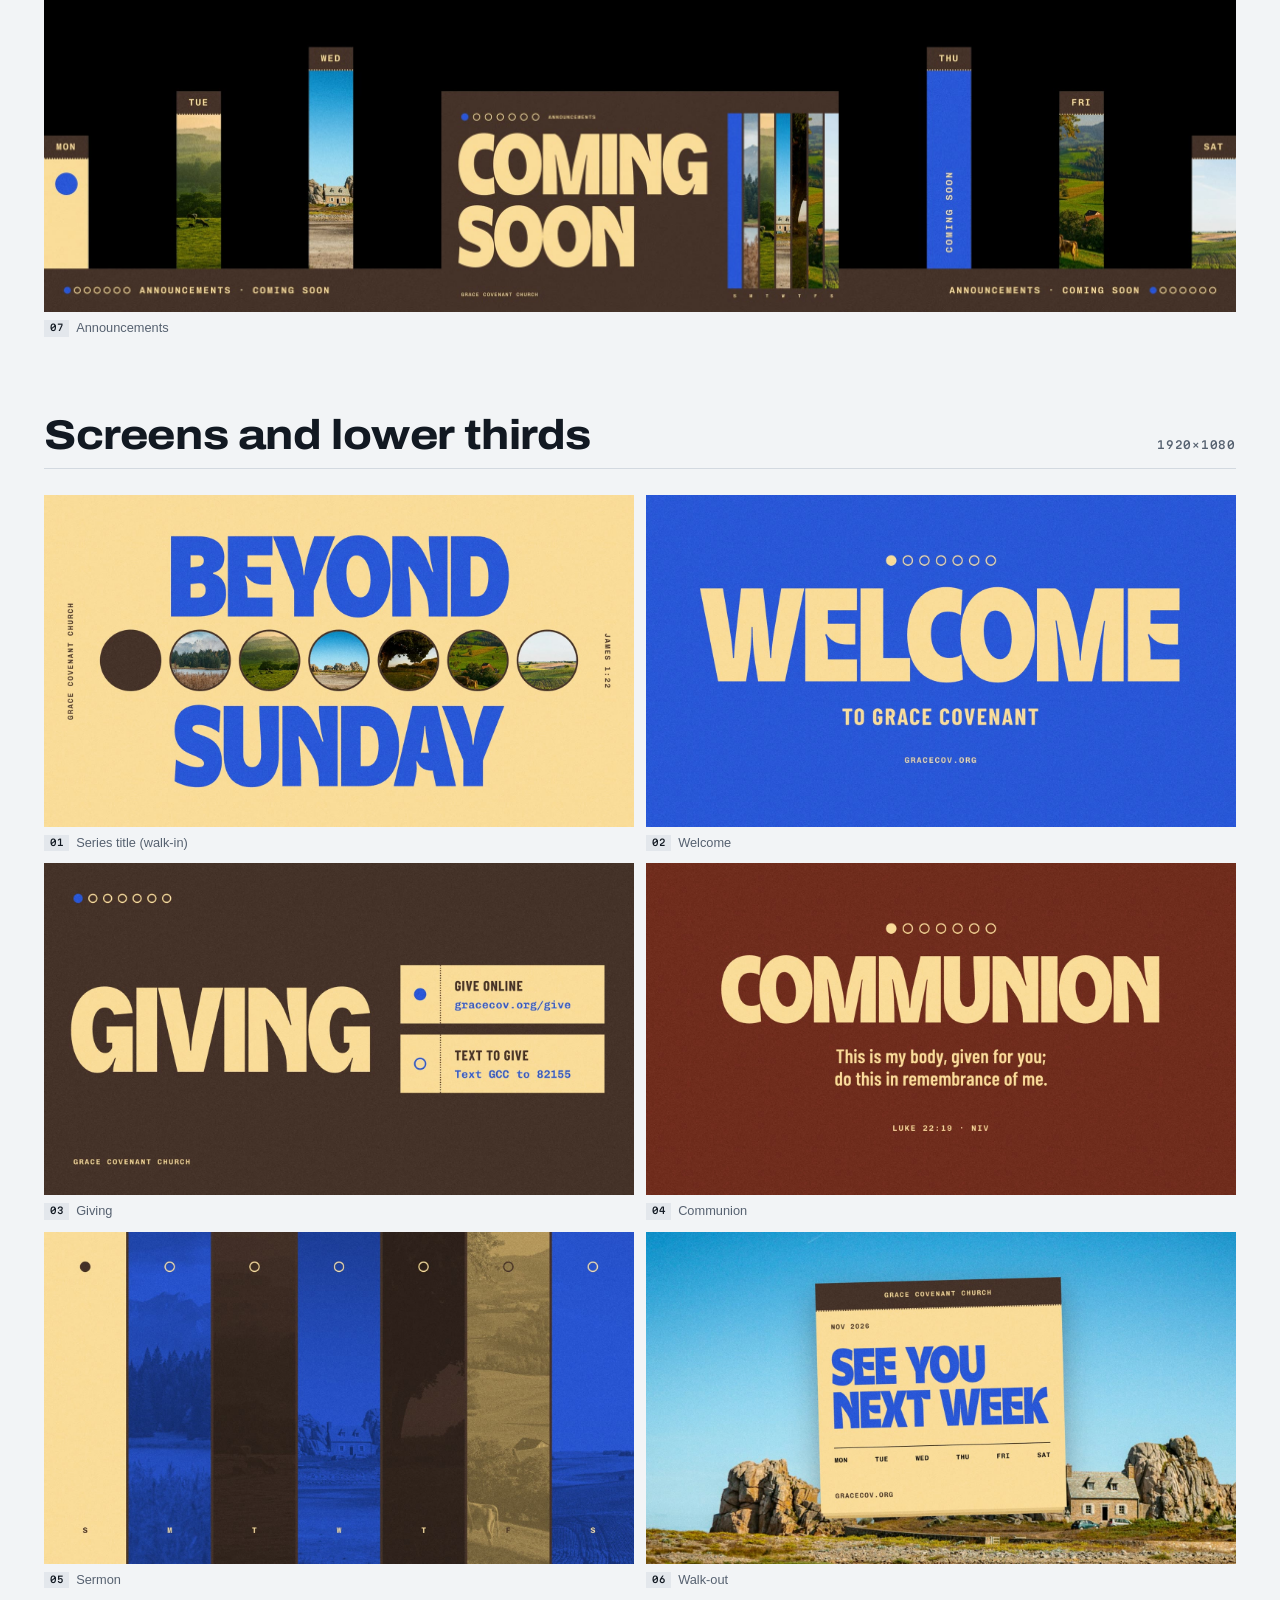
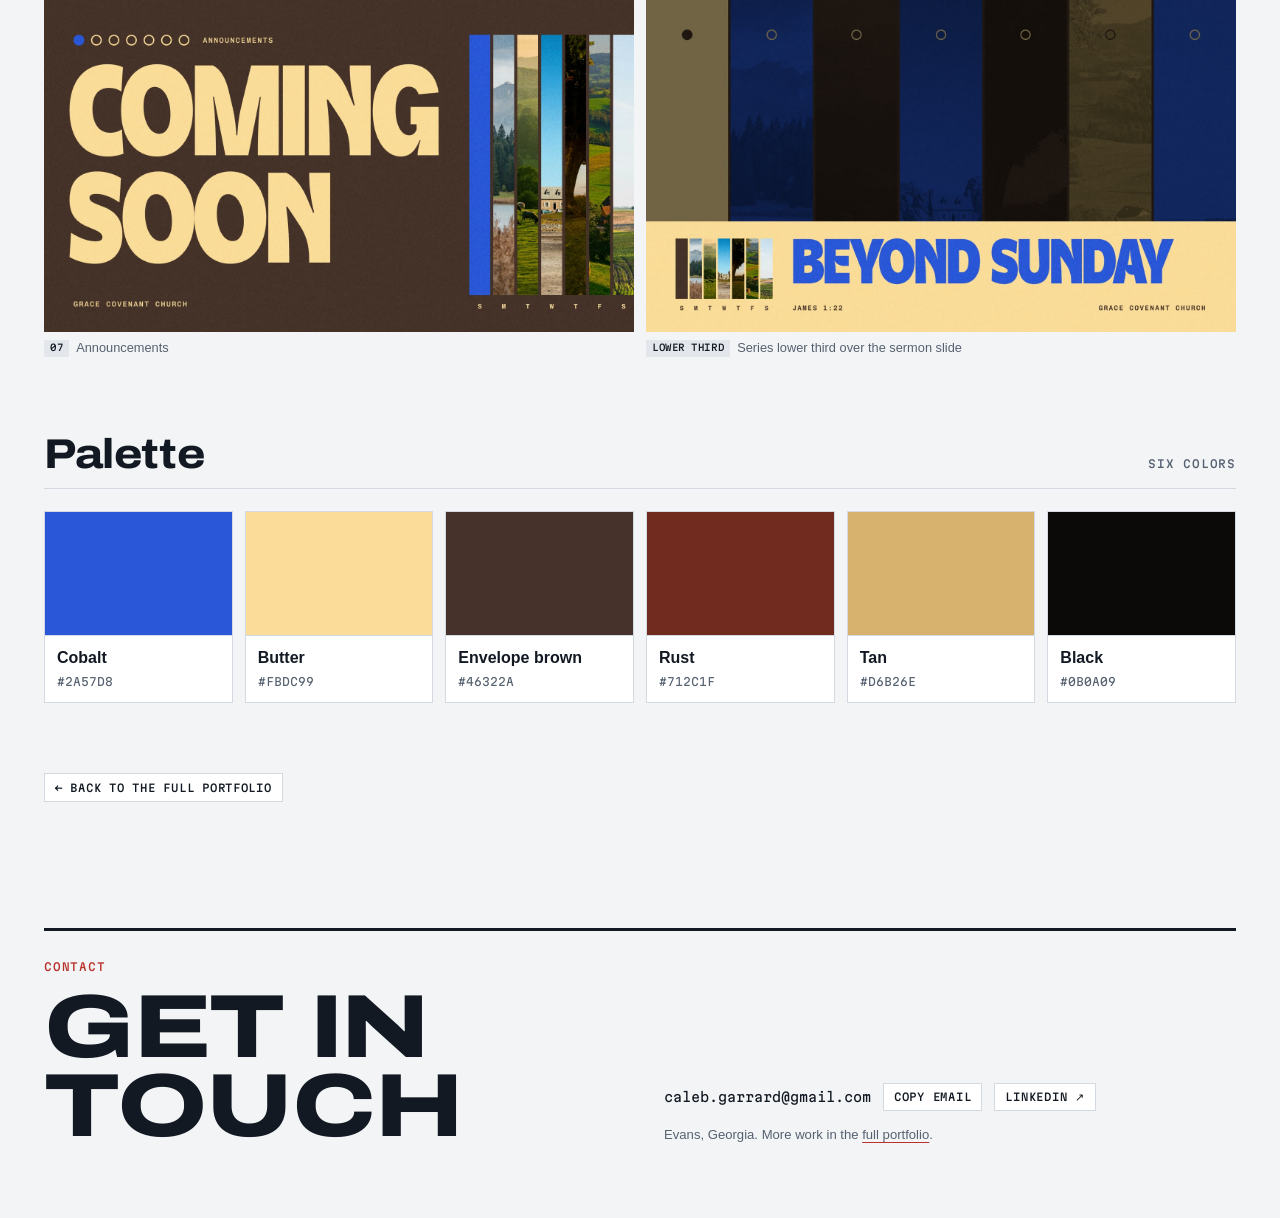
==== commit 6a49dc3e: "Fix facts, the phone header, tap targets and load weight - Take the Vegas R32 test graphic off Ranch" ====
--- a/beyond-sunday/index.html
+++ b/beyond-sunday/index.html
@@ -13,6 +13,11 @@
 <meta property="og:image:width" content="1200">
 <meta property="og:image:height" content="628">
 <meta name="twitter:card" content="summary_large_image">
+<link rel="canonical" href="https://calebgarrard-source.github.io/beyond-sunday/">
+<link rel="icon" type="image/png" sizes="32x32" href="../assets/favicon-32.png">
+<link rel="apple-touch-icon" href="../assets/apple-touch-icon.png">
+<meta name="theme-color" content="#f2f4f6" media="(prefers-color-scheme: light)">
+<meta name="theme-color" content="#0e1319" media="(prefers-color-scheme: dark)">
 <link rel="preconnect" href="https://fonts.googleapis.com">
 <link rel="preconnect" href="https://fonts.gstatic.com" crossorigin>
 <link rel="stylesheet" href="https://fonts.googleapis.com/css2?family=Archivo:wdth,wght@62..125,100..900&family=Martian+Mono:wght@400;500&display=swap">
@@ -34,6 +39,7 @@
 <body>
 
 <header class="bar">
+  <a class="skip" href="#top">Skip to the work</a>
   <div class="wrap">
     <a class="mark" href="../">Caleb Garrard</a>
     <nav class="label" aria-label="Sections">
@@ -56,7 +62,7 @@
       </div>
       <ul class="roles spec">
         <li><b>Client</b><span>Grace Covenant Church</span></li>
-        <li><b>Series</b><span>James 1:22</span></li>
+        <li><b>Scripture</b><span>James 1:22</span></li>
         <li><b>Role</b><span>Concept, art direction, design</span></li>
         <li><b>Formats</b><span>LED wall, 16:9, lower thirds</span></li>
         <li><b>Type</b><span>Kurlbit Compressed, Barlow Condensed, Chivo Mono</span></li>
@@ -67,7 +73,7 @@
   <section class="wrap">
     <article class="org" aria-labelledby="led-h">
       <div class="org-head">
-        <h3 id="led-h">The LED wall</h3>
+        <h2 id="led-h">The LED wall</h2>
         <span class="label">3840×1080 · In service order</span>
       </div>
       <div class="media"><figure class="m" style="--ar:3.5503;flex:355.0 1 calc(3.5503 * var(--row-h));max-width:calc(3.5503 * var(--row-max))"><button class="zoom" type="button" data-cap="Series title (walk-in)" aria-label="View larger: Series title (walk-in)"><img src="../assets/gcc-beyond-led-title.jpg" width="2400" height="676" alt="Series title (walk-in)" loading="lazy" decoding="async"></button><figcaption><span class="fmt">01</span>Series title (walk-in)</figcaption></figure><figure class="m" style="--ar:3.5503;flex:355.0 1 calc(3.5503 * var(--row-h));max-width:calc(3.5503 * var(--row-max))"><button class="zoom" type="button" data-cap="Welcome" aria-label="View larger: Welcome"><img src="../assets/gcc-beyond-led-02-transition.jpg" width="2400" height="676" alt="Welcome" loading="lazy" decoding="async"></button><figcaption><span class="fmt">02</span>Welcome</figcaption></figure><figure class="m" style="--ar:3.5503;flex:355.0 1 calc(3.5503 * var(--row-h));max-width:calc(3.5503 * var(--row-max))"><button class="zoom" type="button" data-cap="Giving" aria-label="View larger: Giving"><img src="../assets/gcc-beyond-led-03-giving.jpg" width="2400" height="676" alt="Giving" loading="lazy" decoding="async"></button><figcaption><span class="fmt">03</span>Giving</figcaption></figure><figure class="m" style="--ar:3.5503;flex:355.0 1 calc(3.5503 * var(--row-h));max-width:calc(3.5503 * var(--row-max))"><button class="zoom" type="button" data-cap="Communion" aria-label="View larger: Communion"><img src="../assets/gcc-beyond-led-04-communion.jpg" width="2400" height="676" alt="Communion" loading="lazy" decoding="async"></button><figcaption><span class="fmt">04</span>Communion</figcaption></figure><figure class="m" style="--ar:3.5503;flex:355.0 1 calc(3.5503 * var(--row-h));max-width:calc(3.5503 * var(--row-max))"><button class="zoom" type="button" data-cap="Sermon" aria-label="View larger: Sermon"><img src="../assets/gcc-beyond-led-05-series-blank.jpg" width="2400" height="676" alt="Sermon" loading="lazy" decoding="async"></button><figcaption><span class="fmt">05</span>Sermon</figcaption></figure><figure class="m" style="--ar:3.5503;flex:355.0 1 calc(3.5503 * var(--row-h));max-width:calc(3.5503 * var(--row-max))"><button class="zoom" type="button" data-cap="Walk-out" aria-label="View larger: Walk-out"><img src="../assets/gcc-beyond-led-06-walk-out.jpg" width="2400" height="676" alt="Walk-out" loading="lazy" decoding="async"></button><figcaption><span class="fmt">06</span>Walk-out</figcaption></figure><figure class="m" style="--ar:3.5503;flex:355.0 1 calc(3.5503 * var(--row-h));max-width:calc(3.5503 * var(--row-max))"><button class="zoom" type="button" data-cap="Announcements" aria-label="View larger: Announcements"><img src="../assets/gcc-beyond-led-07-announcements.jpg" width="2400" height="676" alt="Announcements" loading="lazy" decoding="async"></button><figcaption><span class="fmt">07</span>Announcements</figcaption></figure></div>
@@ -75,7 +81,7 @@
 
     <article class="org" aria-labelledby="screens-h">
       <div class="org-head">
-        <h3 id="screens-h">Screens and lower thirds</h3>
+        <h2 id="screens-h">Screens and lower thirds</h2>
         <span class="label">1920×1080</span>
       </div>
       <div class="media"><figure class="m" style="--ar:1.7778;flex:177.8 1 calc(1.7778 * var(--row-h));max-width:calc(1.7778 * var(--row-max))"><button class="zoom" type="button" data-cap="Series title (walk-in)" aria-label="View larger: Series title (walk-in)"><img src="../assets/gcc-beyond-title.jpg" width="1600" height="900" alt="Series title (walk-in)" loading="lazy" decoding="async"></button><figcaption><span class="fmt">01</span>Series title (walk-in)</figcaption></figure><figure class="m" style="--ar:1.7778;flex:177.8 1 calc(1.7778 * var(--row-h));max-width:calc(1.7778 * var(--row-max))"><button class="zoom" type="button" data-cap="Welcome" aria-label="View larger: Welcome"><img src="../assets/gcc-beyond-02-transition.jpg" width="1600" height="900" alt="Welcome" loading="lazy" decoding="async"></button><figcaption><span class="fmt">02</span>Welcome</figcaption></figure><figure class="m" style="--ar:1.7778;flex:177.8 1 calc(1.7778 * var(--row-h));max-width:calc(1.7778 * var(--row-max))"><button class="zoom" type="button" data-cap="Giving" aria-label="View larger: Giving"><img src="../assets/gcc-beyond-03-giving.jpg" width="1600" height="900" alt="Giving" loading="lazy" decoding="async"></button><figcaption><span class="fmt">03</span>Giving</figcaption></figure><figure class="m" style="--ar:1.7778;flex:177.8 1 calc(1.7778 * var(--row-h));max-width:calc(1.7778 * var(--row-max))"><button class="zoom" type="button" data-cap="Communion" aria-label="View larger: Communion"><img src="../assets/gcc-beyond-communion.jpg" width="1600" height="900" alt="Communion" loading="lazy" decoding="async"></button><figcaption><span class="fmt">04</span>Communion</figcaption></figure><figure class="m" style="--ar:1.7778;flex:177.8 1 calc(1.7778 * var(--row-h));max-width:calc(1.7778 * var(--row-max))"><button class="zoom" type="button" data-cap="Sermon" aria-label="View larger: Sermon"><img src="../assets/gcc-beyond-05-series-blank.jpg" width="1600" height="900" alt="Sermon" loading="lazy" decoding="async"></button><figcaption><span class="fmt">05</span>Sermon</figcaption></figure><figure class="m" style="--ar:1.7778;flex:177.8 1 calc(1.7778 * var(--row-h));max-width:calc(1.7778 * var(--row-max))"><button class="zoom" type="button" data-cap="Walk-out" aria-label="View larger: Walk-out"><img src="../assets/gcc-beyond-walkout.jpg" width="1600" height="900" alt="Walk-out" loading="lazy" decoding="async"></button><figcaption><span class="fmt">06</span>Walk-out</figcaption></figure><figure class="m" style="--ar:1.7778;flex:177.8 1 calc(1.7778 * var(--row-h));max-width:calc(1.7778 * var(--row-max))"><button class="zoom" type="button" data-cap="Announcements" aria-label="View larger: Announcements"><img src="../assets/gcc-beyond-07-announcements.jpg" width="1600" height="900" alt="Announcements" loading="lazy" decoding="async"></button><figcaption><span class="fmt">07</span>Announcements</figcaption></figure><figure class="m" style="--ar:1.7778;flex:177.8 1 calc(1.7778 * var(--row-h));max-width:calc(1.7778 * var(--row-max))"><button class="zoom" type="button" data-cap="Series lower third over the sermon slide" aria-label="View larger: Series lower third over the sermon slide"><img src="../assets/gcc-beyond-lower-third.jpg" width="1600" height="900" alt="Series lower third over the sermon slide" loading="lazy" decoding="async"></button><figcaption><span class="fmt">Lower third</span>Series lower third over the sermon slide</figcaption></figure></div>
@@ -83,7 +89,7 @@
 
     <article class="org" aria-labelledby="palette-h">
       <div class="org-head">
-        <h3 id="palette-h">Palette</h3>
+        <h2 id="palette-h">Palette</h2>
         <span class="label">Six colors</span>
       </div>
       <ul class="swatches">
@@ -96,7 +102,7 @@
       </ul>
     </article>
 
-    <p class="back"><a class="btn" href="../#grace-covenant">← Back to the full portfolio</a></p>
+    <p class="back"><a class="btn" href="../#grace-covenant"><span aria-hidden="true">←</span> Back to the full portfolio</a></p>
   </section>
 </main>
 
@@ -110,7 +116,7 @@
       <div class="contact-row">
         <span class="email" id="foot-email">caleb.garrard@gmail.com</span>
         <button class="btn" type="button" id="copy-foot" data-copy="caleb.garrard@gmail.com" data-target="foot-email">Copy email</button>
-        <a class="btn" href="https://www.linkedin.com/in/caleb-garrard-7bb913140" target="_blank" rel="noopener">LinkedIn ↗</a>
+        <a class="btn" href="https://www.linkedin.com/in/caleb-garrard-7bb913140" target="_blank" rel="noopener">LinkedIn <span aria-hidden="true">↗</span></a>
       </div>
       <p class="small">Evans, Georgia. More work in the <a href="../">full portfolio</a>.</p>
     </div>
@@ -125,14 +131,15 @@
   </div>
   <div class="viewer-stage"><img id="viewer-img" alt=""></div>
   <div class="viewer-nav">
-    <button type="button" class="vbtn" id="viewer-prev">← Previous</button>
-    <button type="button" class="vbtn" id="viewer-next">Next →</button>
+    <button type="button" class="vbtn" id="viewer-prev"><span aria-hidden="true">←</span> Previous</button>
+    <button type="button" class="vbtn" id="viewer-next">Next <span aria-hidden="true">→</span></button>
   </div>
 </dialog>
 
 <script>
   // Copy buttons: clipboard when allowed, otherwise select the address so it can be copied by hand.
   document.querySelectorAll("[data-copy]").forEach((btn) => {
+    btn.setAttribute("aria-live", "polite");
     btn.addEventListener("click", () => {
       const done = (label) => {
         btn.textContent = label;
--- a/site.css
+++ b/site.css
@@ -24,12 +24,12 @@
   @media (prefers-color-scheme: dark) {
     :root:not([data-theme="light"]) {
       --paper: #0e1319; --surface: #151c24; --ink: #e8ecf1; --muted: #9ba7b5;
-      --rule: #28323d; --accent: #ff6b57; --chip: #1e2731; color-scheme: dark;
+      --rule: #28323d; --accent: #e8503c; --chip: #1e2731; color-scheme: dark;
     }
   }
   :root[data-theme="dark"] {
     --paper: #0e1319; --surface: #151c24; --ink: #e8ecf1; --muted: #9ba7b5;
-    --rule: #28323d; --accent: #ff6b57; --chip: #1e2731; color-scheme: dark;
+    --rule: #28323d; --accent: #e8503c; --chip: #1e2731; color-scheme: dark;
   }
 
   *, *::before, *::after { box-sizing: border-box; }
@@ -53,8 +53,12 @@
   a { color: inherit; text-decoration-color: var(--accent); text-decoration-thickness: 1px; text-underline-offset: 3px; }
   a:hover { color: var(--accent); }
   :focus-visible { outline: 2px solid var(--accent); outline-offset: 3px; }
+  ::selection { background: var(--accent); color: var(--paper); }
+  .skip { position: absolute; left: 12px; top: -60px; z-index: 20; padding: 10px 12px; background: var(--ink); color: var(--paper); text-decoration: none; font-family: var(--mono); font-size: 0.7rem; letter-spacing: 0.07em; text-transform: uppercase; }
+  .skip:focus { top: calc(env(safe-area-inset-top, 0px) + 8px); }
+  .skip:hover { color: var(--paper); }
   h1, h2, h3, h4 { text-wrap: balance; }
-  p { text-wrap: pretty; }
+  p, dd, figcaption, .cap { text-wrap: pretty; }
 
   .label {
     font-family: var(--mono); font-size: 0.68rem; font-weight: 500;
@@ -100,7 +104,7 @@
   .proof { margin: 0; display: grid; grid-template-columns: minmax(0, 1fr); }
   .proof div {
     border-top: 1px solid var(--rule); padding: 12px 0; min-width: 0;
-    display: grid; grid-template-columns: 8.2rem minmax(0, 1fr); gap: 14px; align-items: baseline;
+    display: grid; grid-template-columns: 9.5rem minmax(0, 1fr); gap: 14px; align-items: baseline;
   }
   .proof dt {
     font-family: var(--display); font-stretch: 125%; font-weight: 800; font-size: clamp(1.6rem, 2.6vw, 2.2rem);
@@ -151,7 +155,7 @@
     display: flex; flex-wrap: wrap; align-items: baseline; justify-content: space-between;
     gap: 6px 24px; padding-bottom: 12px; border-bottom: 1px solid var(--rule);
   }
-  .org-head h3 {
+  .org-head h2, .org-head h3 {
     font-family: var(--display); font-stretch: 112%; font-weight: 760; font-size: clamp(1.6rem, 3.4vw, 2.6rem);
     line-height: 1.02; letter-spacing: -0.01em; margin: 0;
   }
@@ -165,10 +169,10 @@
     gap: 2px 16px; border-bottom: 1px solid var(--rule); padding-bottom: 7px;
   }
   .roles b { font-weight: 600; }
-  .roles span { font-family: var(--mono); font-size: 0.68rem; letter-spacing: 0.04em; color: var(--muted); font-variant-numeric: tabular-nums; }
+  .roles span { font-family: var(--mono); font-size: 0.68rem; letter-spacing: 0.04em; color: var(--muted); font-variant-numeric: tabular-nums; margin-left: auto; text-align: right; text-wrap: balance; }
   .roles.spec span { text-transform: uppercase; }
-  .links { display: flex; flex-wrap: wrap; gap: 6px 18px; margin-top: 6px; }
-  .links a { color: var(--accent); text-decoration: none; }
+  .links { display: flex; flex-wrap: wrap; gap: 8px 18px; margin-top: 2px; }
+  .links a { color: var(--accent); text-decoration: none; padding-block: 4px; }
   .links a:hover { text-decoration: underline; }
   .stats { display: grid; grid-template-columns: repeat(auto-fit, minmax(170px, 1fr)); gap: 16px 24px; margin: 26px 0 0; }
   .stats div { border-top: 2px solid var(--ink); padding-top: 10px; min-width: 0; }
@@ -178,6 +182,8 @@
   .stats dt { font-size: clamp(1.5rem, 2.6vw, 2.1rem); }
   .stats dd, .event dd { margin: 6px 0 0; font-size: 0.84rem; color: var(--muted); line-height: 1.35; }
   .source { font-size: 0.76rem; color: var(--muted); margin: 12px 0 0; }
+  .source a { display: inline-block; padding-block: 4px; margin-block: -4px; }
+  .nowrap { white-space: nowrap; }
 
   /* Projects */
   .project { margin-top: clamp(32px, 4.5vw, 56px); }
@@ -252,8 +258,16 @@
     .media.tight { --row-h: 160px; }
     .world-head, .org-intro, .project-head, .foot-grid { grid-template-columns: minmax(0, 1fr); }
   }
-  @media (max-width: 600px) {
+  @media (max-width: 720px) {
     .mark { display: none; }
     .bar nav { justify-content: flex-start; gap: 2px 14px; }
+  }
+  @media (max-width: 600px) {
     :root { --gap: 8px; }
-  }
+    .bar .wrap { padding-block: 2px; }
+    .bar nav { flex: 1; display: grid; grid-template-columns: repeat(3, auto); justify-content: space-between; gap: 8px 12px; padding-block: 2px; }
+    .bar nav a { padding-block: 6px; }
+    [id] { scroll-margin-top: 88px; }
+    .btn { padding: 10px 12px; }
+    .media { row-gap: 18px; }
+  }
